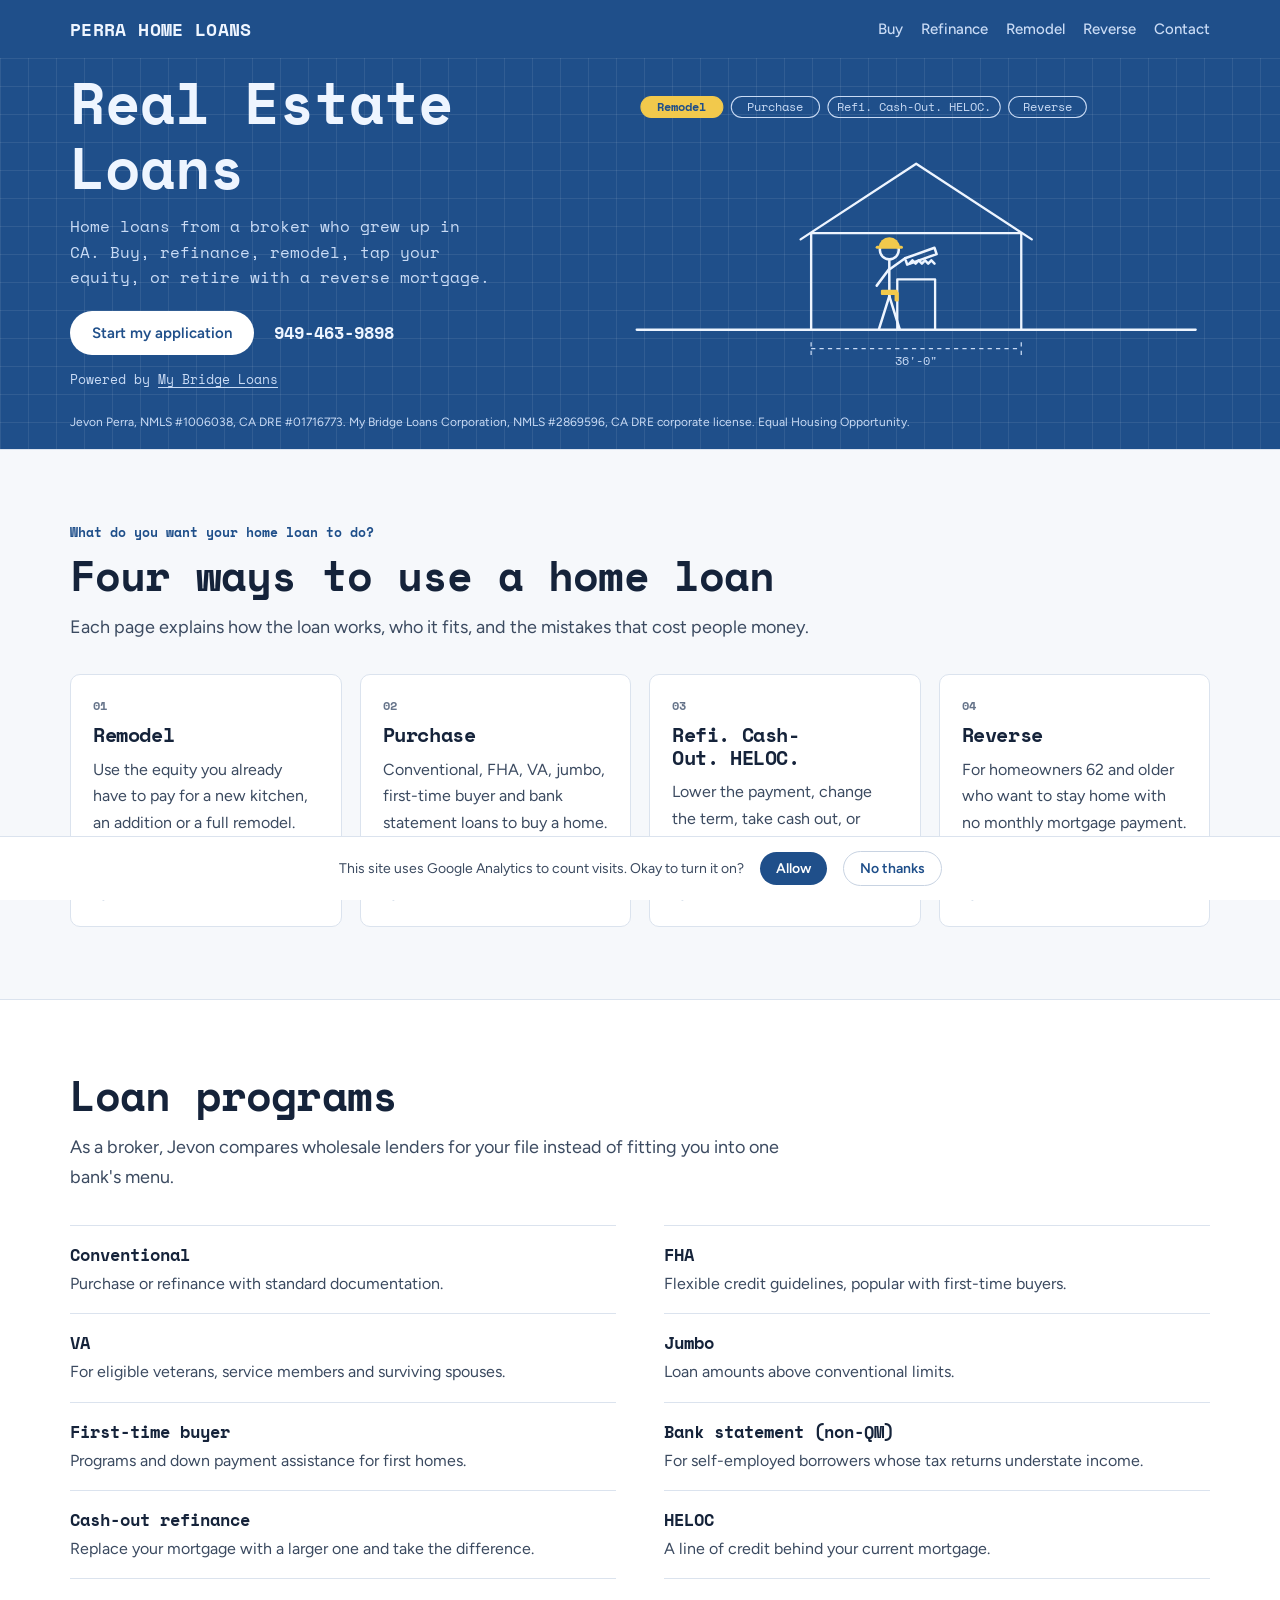
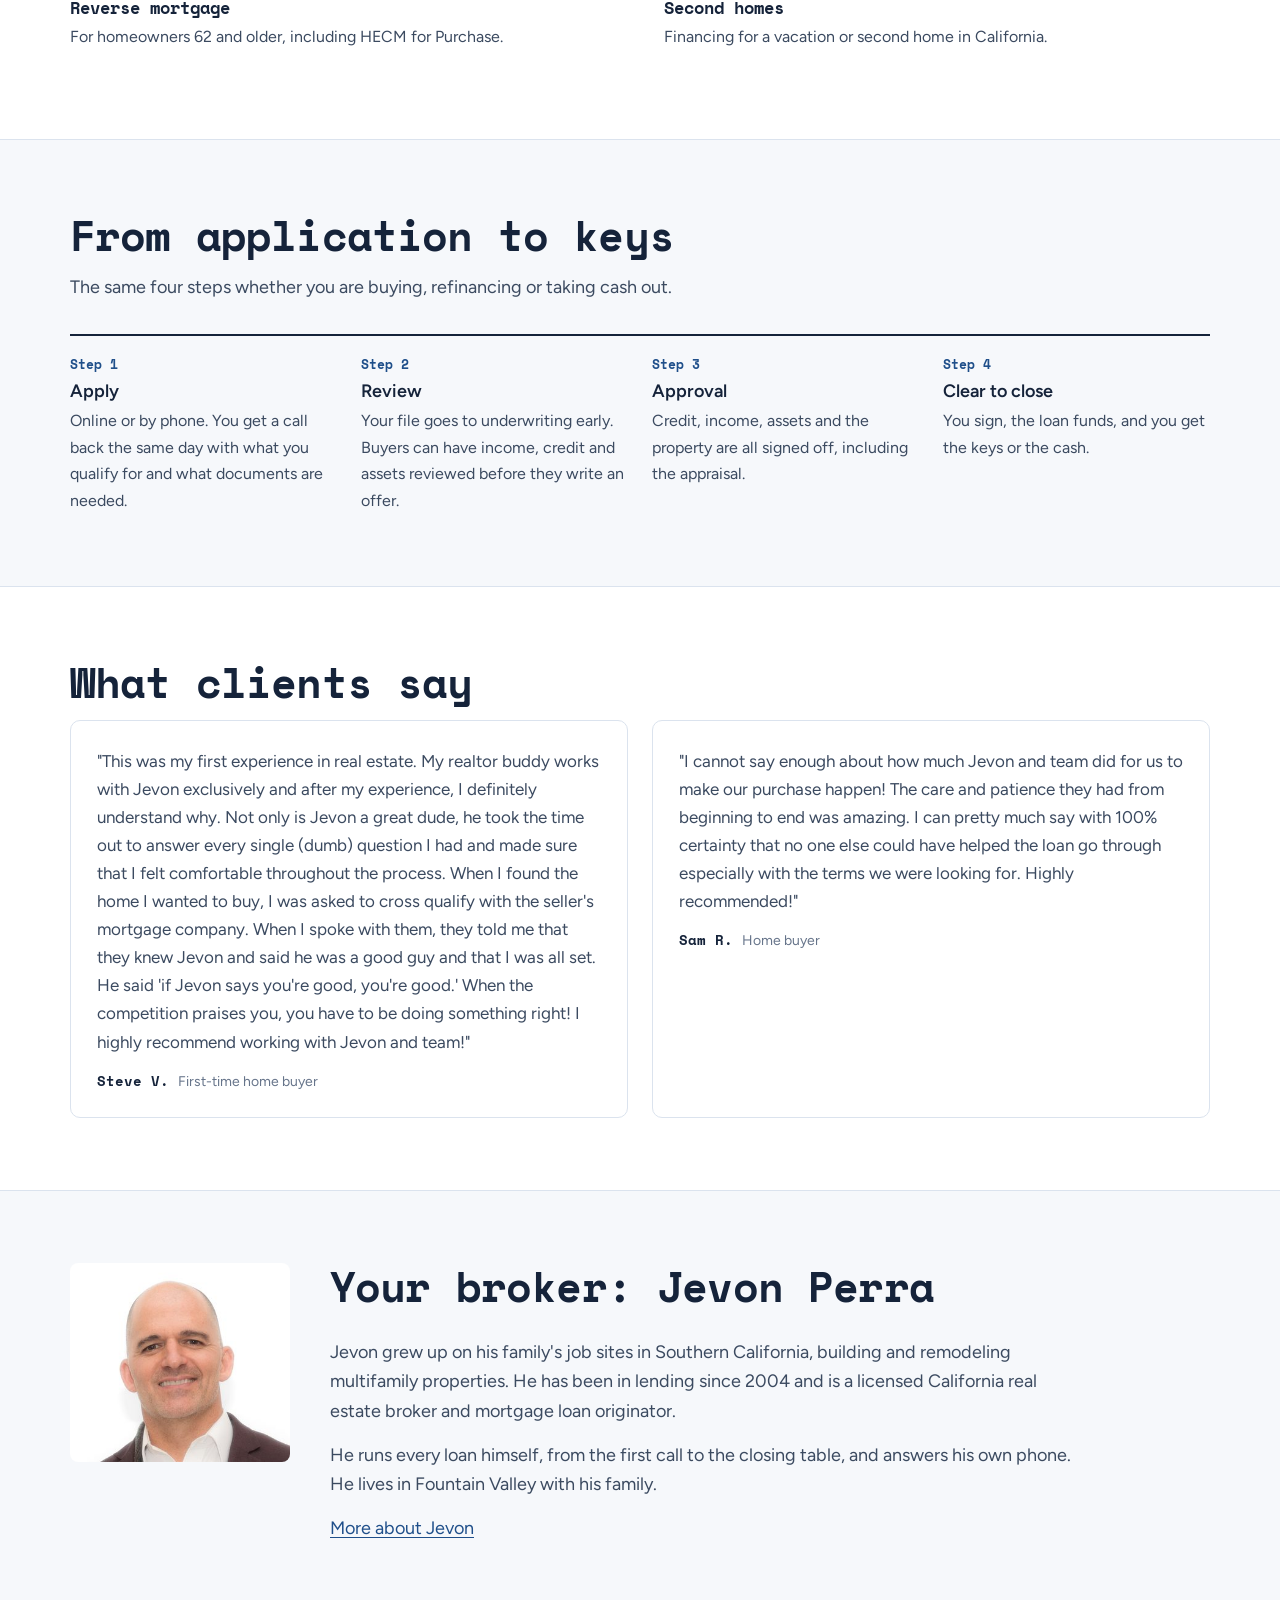
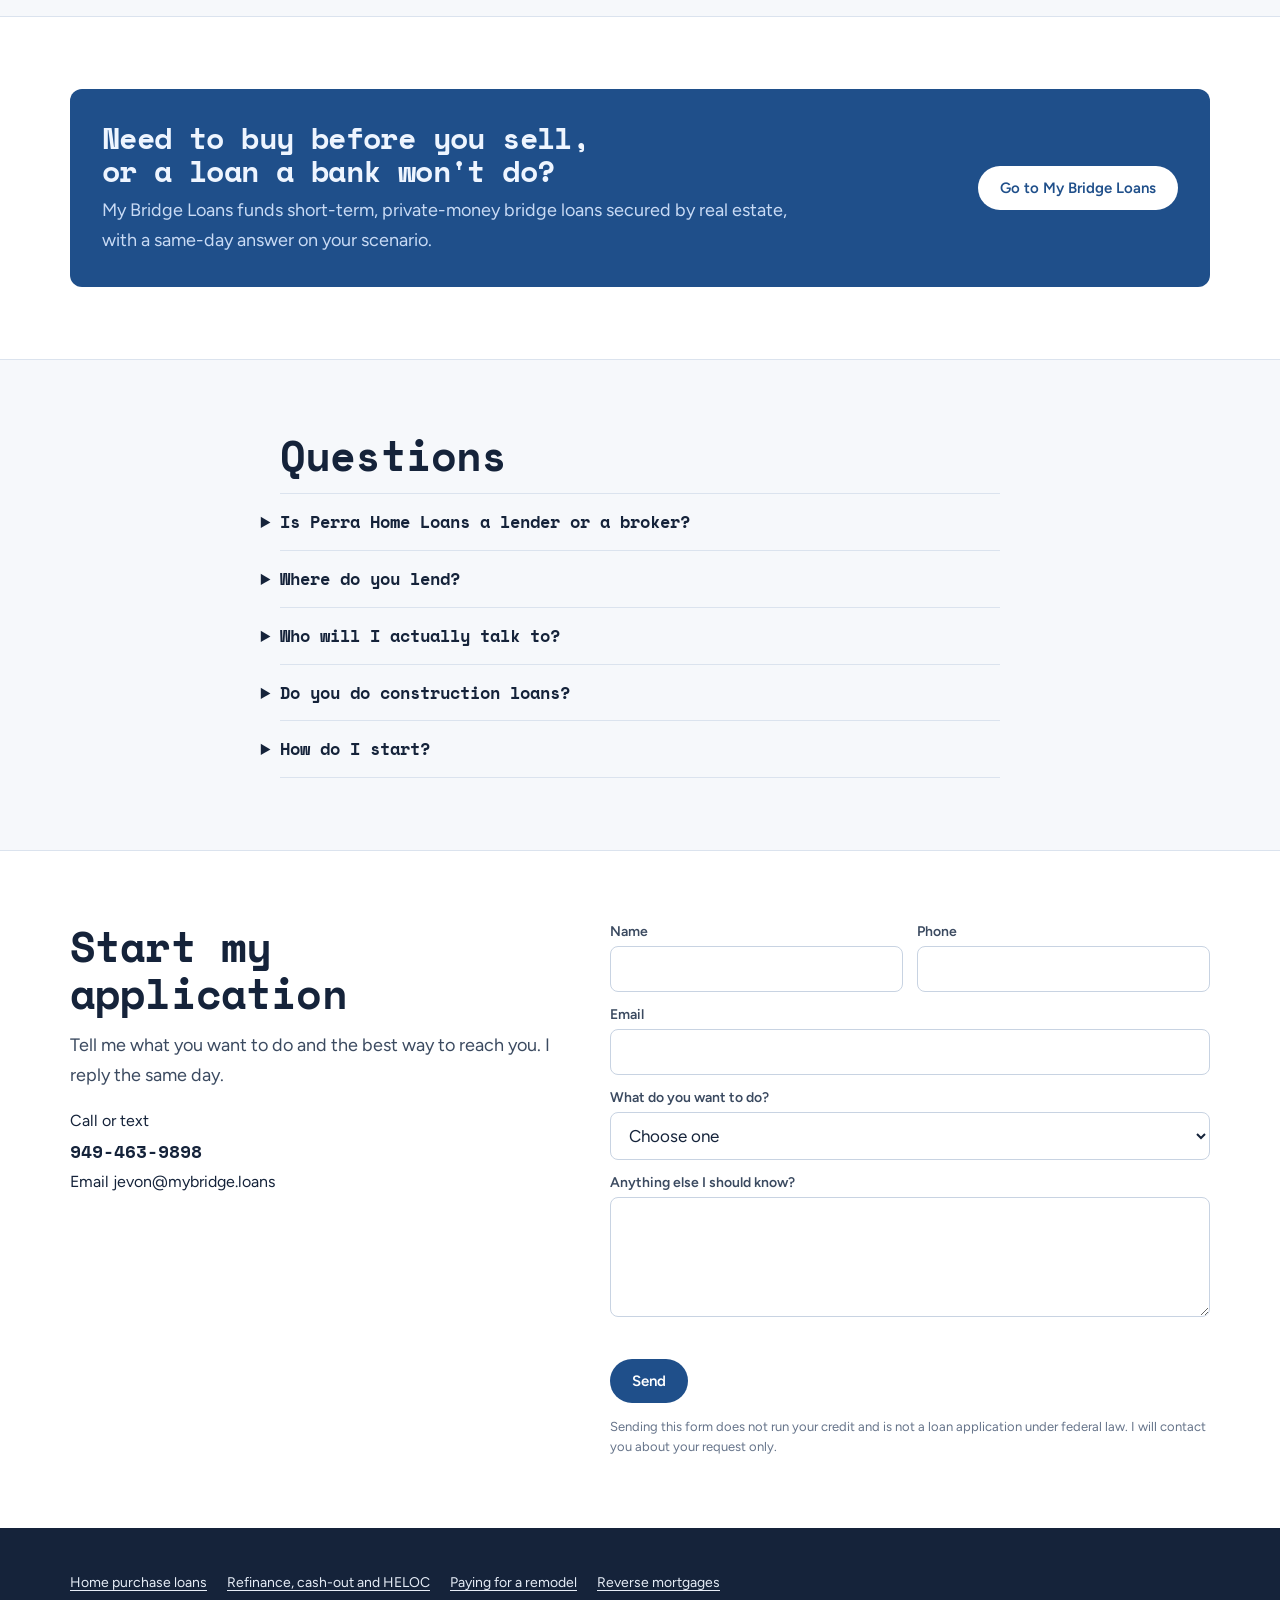
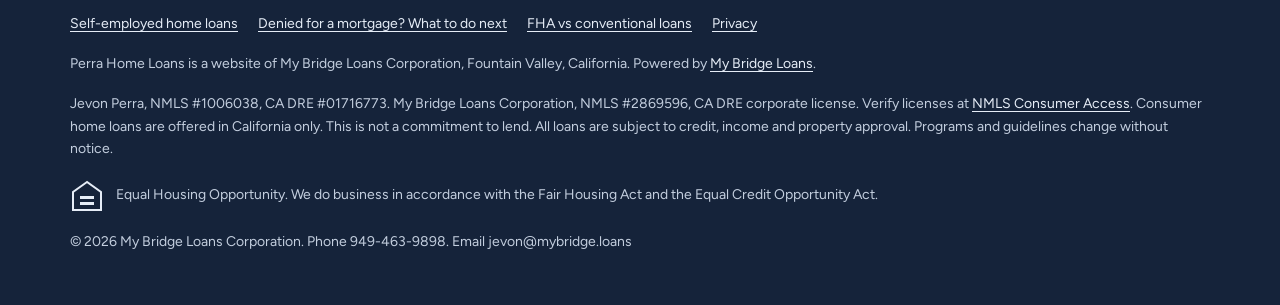
==== index.html @ ae601ad7 "Build Perra Home Loans static site Animated blueprint hero with four loan scenes linking to detail p" ====
<!doctype html>
<html lang="en">
<head>
<meta charset="utf-8">
<meta name="viewport" content="width=device-width,initial-scale=1,viewport-fit=cover">
<title>Perra Home Loans | California Mortgage Broker in Fountain Valley</title>
<meta name="description" content="Purchase, refinance, cash-out, HELOC, remodel and reverse mortgage loans in California from licensed broker Jevon Perra. Powered by My Bridge Loans.">

<link rel="canonical" href="https://perraloans.com/">
<link rel="icon" href="/favicon.ico" sizes="any">
<link rel="icon" href="/favicon-32.png" type="image/png" sizes="32x32">
<link rel="apple-touch-icon" href="/apple-touch-icon.png">
<meta name="theme-color" content="#1f4f8a">
<meta property="og:type" content="website">
<meta property="og:site_name" content="Perra Home Loans">
<meta property="og:title" content="Perra Home Loans | California Mortgage Broker in Fountain Valley">
<meta property="og:description" content="Purchase, refinance, cash-out, HELOC, remodel and reverse mortgage loans in California from licensed broker Jevon Perra. Powered by My Bridge Loans.">
<meta property="og:url" content="https://perraloans.com/">
<meta property="og:image" content="https://perraloans.com/og.jpg">
<meta name="twitter:card" content="summary_large_image">
<link rel="preconnect" href="https://fonts.googleapis.com">
<link rel="preconnect" href="https://fonts.gstatic.com" crossorigin>
<link href="https://fonts.googleapis.com/css2?family=Space+Mono:wght@400;700&family=Figtree:wght@400;500;600&display=swap" rel="stylesheet">
<link rel="stylesheet" href="/styles.css">
<script>
  window.dataLayer = window.dataLayer || [];
  function gtag(){dataLayer.push(arguments);}
  gtag('consent','default',{analytics_storage:'denied',ad_storage:'denied',ad_user_data:'denied',ad_personalization:'denied'});
  gtag('js', new Date());
  gtag('config', 'G-R00K8G8HHX', {anonymize_ip:true});
</script>
<script async src="https://www.googletagmanager.com/gtag/js?id=G-R00K8G8HHX"></script>
<script type="application/ld+json">{"@context": "https://schema.org", "@graph": [{"@type": ["FinancialService", "LocalBusiness"], "@id": "https://perraloans.com/#org", "name": "Perra Home Loans", "url": "https://perraloans.com/", "parentOrganization": {"@type": "Organization", "name": "My Bridge Loans Corporation", "url": "https://mybridge.loans"}, "telephone": "+1-949-463-9898", "email": "jevon@mybridge.loans", "image": "https://perraloans.com/og.jpg", "address": {"@type": "PostalAddress", "addressLocality": "Fountain Valley", "addressRegion": "CA", "addressCountry": "US"}, "areaServed": {"@type": "State", "name": "California"}, "founder": {"@id": "https://perraloans.com/#jevon"}, "identifier": [{"@type": "PropertyValue", "propertyID": "NMLS", "value": "2869596"}], "knowsAbout": ["home purchase loans", "conventional loans", "FHA loans", "VA loans", "jumbo loans", "first-time home buyer loans", "bank statement loans", "refinance", "cash-out refinance", "HELOC", "reverse mortgage", "HECM"], "sameAs": ["https://mybridge.loans"]}, {"@type": "Person", "@id": "https://perraloans.com/#jevon", "name": "Jevon Perra", "jobTitle": "Mortgage broker", "image": "https://perraloans.com/img/jevon-headshot-720.jpg", "url": "https://jevonperra.com/", "worksFor": {"@id": "https://perraloans.com/#org"}, "identifier": [{"@type": "PropertyValue", "propertyID": "NMLS", "value": "1006038"}, {"@type": "PropertyValue", "propertyID": "CA DRE", "value": "01716773"}], "sameAs": ["https://jevonperra.com/", "https://mybridge.loans/about.html", "https://www.linkedin.com/in/jevonperra/", "https://www.youtube.com/@jevonperra"]}, {"@type": "WebSite", "@id": "https://perraloans.com/#site", "url": "https://perraloans.com/", "name": "Perra Home Loans", "publisher": {"@id": "https://perraloans.com/#org"}}, {"@type": "FAQPage", "@id": "https://perraloans.com/#faq", "mainEntity": [{"@type": "Question", "name": "Is Perra Home Loans a lender or a broker?", "acceptedAnswer": {"@type": "Answer", "text": "A mortgage broker. Jevon Perra shops your loan to wholesale lenders and picks the one that fits your situation, then runs the file himself from application to closing. Perra Home Loans is a website of My Bridge Loans Corporation."}}, {"@type": "Question", "name": "Where do you lend?", "acceptedAnswer": {"@type": "Answer", "text": "Consumer home loans, including purchase, refinance, HELOC and reverse mortgages, are offered in California only. Jevon is based in Fountain Valley in Orange County."}}, {"@type": "Question", "name": "Who will I actually talk to?", "acceptedAnswer": {"@type": "Answer", "text": "Jevon Perra, the licensed broker. There is no call center and no handoff to a processor you never meet."}}, {"@type": "Question", "name": "Do you do construction loans?", "acceptedAnswer": {"@type": "Answer", "text": "No. For a remodel, most homeowners use a HELOC or a cash-out refinance. Investors who need short-term financing on a property can look at bridge loans from My Bridge Loans."}}, {"@type": "Question", "name": "How do I start?", "acceptedAnswer": {"@type": "Answer", "text": "Call 949-463-9898 or send the form on this page. One conversation is enough to tell you which loan fits and what documents you will need."}}]}]}</script>
</head>
<body>
<header class="bar"><div class="wrap"><a class="brand" href="/">PERRA HOME LOANS</a><nav aria-label="Main"><a href="/home-purchase-loans.html">Buy</a><a href="/refinance-cash-out-heloc.html">Refinance</a><a href="/remodel-financing.html">Remodel</a><a href="/reverse-mortgage.html">Reverse</a><a href="/#contact">Contact</a></nav></div></header>
<main>
<section class="hero" aria-labelledby="h1">
  <div class="wrap">
    <div class="grid">
      <div>
        <h1 id="h1">Real Estate Loans</h1>
        <p class="lede">Home loans from a broker who grew up in CA. Buy, refinance, remodel, tap your equity, or retire with a reverse mortgage.</p>
        <div class="cta"><a class="btn" href="#contact">Start my application</a><span class="phone">949-463-9898</span></div>
        <p class="powered">Powered by <a href="https://mybridge.loans">My Bridge Loans</a></p>
      </div>
      <svg id="scene" viewBox="0 30 560 272" role="img" aria-label="Stick figure scenes: a builder remodels a house, a young couple buys it, the family takes cash out with a HELOC, and an older couple stays home with a reverse mortgage">
        <g id="steps"><a href="/remodel-financing.html"><g class="step"><rect x="18" y="40" width="78" height="20" rx="10"/><text x="57" y="54" text-anchor="middle">Remodel</text></g></a><a href="/home-purchase-loans.html"><g class="step"><rect x="104" y="40" width="84" height="20" rx="10"/><text x="146" y="54" text-anchor="middle">Purchase</text></g></a><a href="/refinance-cash-out-heloc.html"><g class="step"><rect x="196" y="40" width="164" height="20" rx="10"/><text x="278" y="54" text-anchor="middle">Refi. Cash-Out. HELOC.</text></g></a><a href="/reverse-mortgage.html"><g class="step"><rect x="368" y="40" width="74" height="20" rx="10"/><text x="405" y="54" text-anchor="middle">Reverse</text></g></a></g>
        <path class="ln" d="M14 262H546"/>
        <path class="dim" d="M180 280H380M180 274v12M380 274v12"/>
        <text x="280" y="296" fill="#c9dbf5" font-family="Space Mono, monospace" font-size="11" text-anchor="middle">36'-0"</text>
        <g id="house" transform="translate(30 0)"></g>
        <g id="props"></g>
        <g id="cast"></g>
      </svg>
    </div>
    <div class="hero-legal">Jevon Perra, NMLS #1006038, CA DRE #01716773. My Bridge Loans Corporation, NMLS #2869596, CA DRE corporate license. Equal Housing Opportunity.</div>
  </div>
</section>

<section class="block" aria-labelledby="loans-h">
  <div class="wrap">
    <div class="kicker">What do you want your home loan to do?</div>
    <h2 class="sec-h" id="loans-h">Four ways to use a home loan</h2>
    <p class="sec-p">Each page explains how the loan works, who it fits, and the mistakes that cost people money.</p>
    <div class="loans"><a class="loan" href="/remodel-financing.html"><span class="num">01</span><h3>Remodel</h3><p>Use the equity you already have to pay for a new kitchen, an addition or a full remodel.</p><span>How it works and what to watch for</span></a><a class="loan" href="/home-purchase-loans.html"><span class="num">02</span><h3>Purchase</h3><p>Conventional, FHA, VA, jumbo, first-time buyer and bank statement loans to buy a home.</p><span>How it works and what to watch for</span></a><a class="loan" href="/refinance-cash-out-heloc.html"><span class="num">03</span><h3>Refi. Cash-Out. HELOC.</h3><p>Lower the payment, change the term, take cash out, or open a line of credit.</p><span>How it works and what to watch for</span></a><a class="loan" href="/reverse-mortgage.html"><span class="num">04</span><h3>Reverse</h3><p>For homeowners 62 and older who want to stay home with no monthly mortgage payment.</p><span>How it works and what to watch for</span></a></div>
  </div>
</section>

<section class="block white" aria-labelledby="prog-h">
  <div class="wrap">
    <h2 class="sec-h" id="prog-h">Loan programs</h2>
    <p class="sec-p">As a broker, Jevon compares wholesale lenders for your file instead of fitting you into one bank's menu.</p>
    <div class="programs"><div class="prog"><b>Conventional</b><span>Purchase or refinance with standard documentation.</span></div><div class="prog"><b>FHA</b><span>Flexible credit guidelines, popular with first-time buyers.</span></div><div class="prog"><b>VA</b><span>For eligible veterans, service members and surviving spouses.</span></div><div class="prog"><b>Jumbo</b><span>Loan amounts above conventional limits.</span></div><div class="prog"><b>First-time buyer</b><span>Programs and down payment assistance for first homes.</span></div><div class="prog"><b>Bank statement (non-QM)</b><span>For self-employed borrowers whose tax returns understate income.</span></div><div class="prog"><b>Cash-out refinance</b><span>Replace your mortgage with a larger one and take the difference.</span></div><div class="prog"><b>HELOC</b><span>A line of credit behind your current mortgage.</span></div><div class="prog"><b>Reverse mortgage</b><span>For homeowners 62 and older, including HECM for Purchase.</span></div><div class="prog"><b>Second homes</b><span>Financing for a vacation or second home in California.</span></div></div>
  </div>
</section>

<section class="block" aria-labelledby="how-h">
  <div class="wrap">
    <h2 class="sec-h" id="how-h">From application to keys</h2>
    <p class="sec-p">The same four steps whether you are buying, refinancing or taking cash out.</p>
    <div class="steps">
      <div><span class="n">Step 1</span><b>Apply</b><p>Online or by phone. You get a call back the same day with what you qualify for and what documents are needed.</p></div>
      <div><span class="n">Step 2</span><b>Review</b><p>Your file goes to underwriting early. Buyers can have income, credit and assets reviewed before they write an offer.</p></div>
      <div><span class="n">Step 3</span><b>Approval</b><p>Credit, income, assets and the property are all signed off, including the appraisal.</p></div>
      <div><span class="n">Step 4</span><b>Clear to close</b><p>You sign, the loan funds, and you get the keys or the cash.</p></div>
    </div>
  </div>
</section>

<section class="block white" aria-labelledby="rev-h">
  <div class="wrap">
    <h2 class="sec-h" id="rev-h">What clients say</h2>
    <div class="reviews">
      <figure class="review" style="margin:0"><blockquote>"This was my first experience in real estate. My realtor buddy works with Jevon exclusively and after my experience, I definitely understand why. Not only is Jevon a great dude, he took the time out to answer every single (dumb) question I had and made sure that I felt comfortable throughout the process. When I found the home I wanted to buy, I was asked to cross qualify with the seller's mortgage company. When I spoke with them, they told me that they knew Jevon and said he was a good guy and that I was all set. He said 'if Jevon says you're good, you're good.' When the competition praises you, you have to be doing something right! I highly recommend working with Jevon and team!"</blockquote><cite>Steve V. <span>First-time home buyer</span></cite></figure>
      <figure class="review" style="margin:0"><blockquote>"I cannot say enough about how much Jevon and team did for us to make our purchase happen! The care and patience they had from beginning to end was amazing. I can pretty much say with 100% certainty that no one else could have helped the loan go through especially with the terms we were looking for. Highly recommended!"</blockquote><cite>Sam R. <span>Home buyer</span></cite></figure>
    </div>
  </div>
</section>

<section class="block" aria-labelledby="about-h">
  <div class="wrap about">
    <img src="/img/jevon-headshot-360.jpg" srcset="/img/jevon-headshot-360.jpg 360w, /img/jevon-headshot-720.jpg 720w" sizes="220px" width="360" height="327" alt="Jevon Perra, mortgage broker" loading="lazy">
    <div class="copy">
      <h2 class="sec-h" id="about-h" style="color:var(--ink)">Your broker: Jevon Perra</h2>
      <p>Jevon grew up on his family's job sites in Southern California, building and remodeling multifamily properties. He has been in lending since 2004 and is a licensed California real estate broker and mortgage loan originator.</p>
      <p>He runs every loan himself, from the first call to the closing table, and answers his own phone. He lives in Fountain Valley with his family.</p>
      <p><a href="https://jevonperra.com/">More about Jevon</a></p>
    </div>
  </div>
</section>

<section class="block white" aria-labelledby="bridge-h">
  <div class="wrap">
    <div class="bridge">
      <div><h2 id="bridge-h">Need to buy before you sell, or a loan a bank won't do?</h2><p>My Bridge Loans funds short-term, private-money bridge loans secured by real estate, with a same-day answer on your scenario.</p></div>
      <a class="btn" href="https://mybridge.loans">Go to My Bridge Loans</a>
    </div>
  </div>
</section>

<section class="block" aria-labelledby="faq-h">
  <div class="wrap narrow">
    <h2 class="sec-h" id="faq-h">Questions</h2>
    <div class="faq"><details><summary>Is Perra Home Loans a lender or a broker?</summary><p>A mortgage broker. Jevon Perra shops your loan to wholesale lenders and picks the one that fits your situation, then runs the file himself from application to closing. Perra Home Loans is a website of My Bridge Loans Corporation.</p></details><details><summary>Where do you lend?</summary><p>Consumer home loans, including purchase, refinance, HELOC and reverse mortgages, are offered in California only. Jevon is based in Fountain Valley in Orange County.</p></details><details><summary>Who will I actually talk to?</summary><p>Jevon Perra, the licensed broker. There is no call center and no handoff to a processor you never meet.</p></details><details><summary>Do you do construction loans?</summary><p>No. For a remodel, most homeowners use a HELOC or a cash-out refinance. Investors who need short-term financing on a property can look at bridge loans from My Bridge Loans.</p></details><details><summary>How do I start?</summary><p>Call 949-463-9898 or send the form on this page. One conversation is enough to tell you which loan fits and what documents you will need.</p></details></div>
  </div>
</section>

<section class="block white" id="contact" aria-labelledby="contact-h">
  <div class="wrap contact">
    <div class="copy">
      <h2 class="sec-h" id="contact-h">Start my application</h2>
      <p>Tell me what you want to do and the best way to reach you. I reply the same day.</p>
      <div class="direct"><span>Call or text</span><b>949-463-9898</b><span data-email></span></div>
    </div>
    <form id="lead-form" novalidate>
      <div class="row2">
        <label for="f-name">Name<input id="f-name" name="name" autocomplete="name" required></label>
        <label for="f-phone">Phone<input id="f-phone" name="phone" type="tel" autocomplete="tel"></label>
      </div>
      <label for="f-email">Email<input id="f-email" name="email" type="email" autocomplete="email" required></label>
      <label for="f-goal">What do you want to do?<select id="f-goal" name="goal">
        <option value="">Choose one</option><option>Buy a home</option><option>Refinance</option><option>Cash out or HELOC</option><option>Pay for a remodel</option><option>Reverse mortgage</option><option>Not sure yet</option></select></label>
      <label for="f-msg">Anything else I should know?<textarea id="f-msg" name="message"></textarea></label>
      <div class="hp" aria-hidden="true"><label for="f-bot">Leave this empty<input id="f-bot" name="botcheck" tabindex="-1" autocomplete="off"></label></div>
      <p class="form-error" id="form-error" role="alert"></p>
      <div><button class="btn dark" type="submit">Send</button></div>
      <p class="fine">Sending this form does not run your credit and is not a loan application under federal law. I will contact you about your request only.</p>
    </form>
  </div>
</section>
</main>
<script src="/hero.js" defer></script>
<footer class="foot"><div class="wrap">
  <nav aria-label="Loans"><a href="/home-purchase-loans.html">Home purchase loans</a><a href="/refinance-cash-out-heloc.html">Refinance, cash-out and HELOC</a><a href="/remodel-financing.html">Paying for a remodel</a><a href="/reverse-mortgage.html">Reverse mortgages</a></nav>
  <nav aria-label="Guides"><a href="/self-employed-home-loans.html">Self-employed home loans</a><a href="/mortgage-denied-what-next.html">Denied for a mortgage? What to do next</a><a href="/fha-vs-conventional.html">FHA vs conventional loans</a><a href="/privacy.html">Privacy</a></nav>
  <p>Perra Home Loans is a website of My Bridge Loans Corporation, Fountain Valley, California. Powered by <a href="https://mybridge.loans">My Bridge Loans</a>.</p>
  <p>Jevon Perra, NMLS #1006038, CA DRE #01716773. My Bridge Loans Corporation, NMLS #2869596, CA DRE corporate license. Verify licenses at <a href="https://www.nmlsconsumeraccess.org/">NMLS Consumer Access</a>. Consumer home loans are offered in California only. This is not a commitment to lend. All loans are subject to credit, income and property approval. Programs and guidelines change without notice.</p>
  <div class="eho"><svg width="34" height="34" viewBox="0 0 34 34" aria-hidden="true"><path d="M17 3L3 13v18h28V13z" fill="none" stroke="#e6edf7" stroke-width="2"/><rect x="10" y="17" width="14" height="3" fill="#e6edf7"/><rect x="10" y="23" width="14" height="3" fill="#e6edf7"/></svg><span>Equal Housing Opportunity. We do business in accordance with the Fair Housing Act and the Equal Credit Opportunity Act.</span></div>
  <p>&copy; 2026 My Bridge Loans Corporation. Phone 949-463-9898. <span data-email></span></p>
</div></footer>
<div class="consent" id="consent" hidden>
  <span>This site uses Google Analytics to count visits. Okay to turn it on?</span>
  <button class="btn dark" type="button" id="consent-yes">Allow</button>
  <button class="btn" type="button" id="consent-no" style="border:1.5px solid #c8d3e2">No thanks</button>
</div>
<script src="/main.js" defer></script>
</body>
</html>
---- styles.css ----
/* Perra Home Loans. Blueprint: drafting-paper blue hero with white line drawing, then light paper pages with
   blueprint-ink headings. Space Mono for headings and labels, Figtree for reading. */
:root{
  --blue:#1f4f8a; --blue-deep:#173d6c; --grid:rgba(255,255,255,.08);
  --line:#eef5ff; --soft:#c9dbf5; --hat:#f2c94c; --sold:#e8564a;
  --paper:#f6f8fb; --white:#ffffff; --ink:#15233a; --ink-2:#3b4a60; --muted:#66748a; --rule:#dbe3ee;
  --mono:"Space Mono", ui-monospace, Menlo, Consolas, monospace;
  --ui:"Figtree", system-ui, -apple-system, "Segoe UI", sans-serif;
  color-scheme:light;
}
*{box-sizing:border-box}
html{-webkit-text-size-adjust:100%;scroll-behavior:smooth}
@media (prefers-reduced-motion:reduce){html{scroll-behavior:auto}}
body{margin:0;background:var(--paper);color:var(--ink);font:400 18px/1.65 var(--ui)}
img{max-width:100%;height:auto;display:block}
a{color:var(--blue);text-underline-offset:3px}
:focus-visible{outline:2px solid var(--hat);outline-offset:3px}
h1,h2,h3{font-family:var(--mono);font-weight:700;letter-spacing:-.02em;line-height:1.12;text-wrap:balance;margin:0}
p{margin:0}
.wrap{max-width:1180px;margin:0 auto;padding-left:max(20px,env(safe-area-inset-left,0px));padding-right:max(20px,env(safe-area-inset-right,0px))}
.narrow{max-width:760px}

/* header */
.bar{background:var(--blue);color:var(--line)}
.bar .wrap{display:flex;justify-content:space-between;align-items:center;gap:10px 20px;flex-wrap:wrap;padding-block:16px}
.brand{font:700 18px var(--mono);letter-spacing:.02em;color:var(--line);text-decoration:none;white-space:nowrap}
.bar nav{display:flex;gap:4px 18px;flex-wrap:wrap;font:500 15px var(--ui)}
.bar nav a{color:var(--soft);text-decoration:none;padding:4px 0}
.bar nav a:hover,.bar nav a[aria-current]{color:#fff}

/* hero */
.hero{background:var(--blue);background-image:linear-gradient(var(--grid) 1px,transparent 1px),linear-gradient(90deg,var(--grid) 1px,transparent 1px);background-size:28px 28px;color:var(--line)}
.hero .grid{display:grid;grid-template-columns:minmax(0,1fr) minmax(0,1.15fr);gap:16px 40px;align-items:center;padding-block:12px 24px}
.hero h1{font-size:clamp(32px,4.6vw,58px);margin-bottom:14px}
.lede{font:400 16px/1.6 var(--mono);color:var(--soft);max-width:42ch;margin-bottom:20px}
.cta{display:flex;flex-wrap:wrap;gap:12px 20px;align-items:center}
.btn{display:inline-block;background:#fff;color:var(--blue);text-decoration:none;padding:13px 22px;border-radius:999px;font:600 15px var(--ui);border:0;cursor:pointer}
.btn:hover{background:var(--hat)}
.btn.dark{background:var(--blue);color:#fff}
.btn.dark:hover{background:var(--blue-deep)}
.phone{font:700 17px var(--mono);color:var(--line)}
.powered{margin-top:14px;font:400 13px var(--mono);color:var(--soft)}
.powered a{color:var(--soft)}
.hero-legal{font:400 12px/1.5 var(--ui);color:var(--soft);padding-bottom:18px}
#scene{width:100%;height:auto;display:block;max-width:100%}
#scene .ln{stroke:var(--line);stroke-width:2.2;fill:none;stroke-linecap:round;stroke-linejoin:round}
#scene .dim{stroke:var(--soft);stroke-width:1.2;fill:none;stroke-dasharray:4 4}
#scene .fig{stroke:var(--line);stroke-width:2.4;fill:none;stroke-linecap:round;stroke-linejoin:round}
#scene .fill{fill:var(--line);stroke:none}
#scene .hat{fill:var(--hat);stroke:none}
#scene .actor{transition:opacity .35s}
#scene .tag{font:700 9px var(--mono);fill:var(--blue)}
#scene .step rect{fill:none;stroke:var(--soft);stroke-width:1;transition:fill .25s,stroke .25s}
#scene .step text{fill:var(--soft);font:400 11px var(--mono);transition:fill .25s}
#scene .step.on rect,#scene a:hover .step rect,#scene a:focus .step rect{fill:var(--hat);stroke:var(--hat)}
#scene .step.on text,#scene a:hover .step text,#scene a:focus .step text{fill:var(--blue);font-weight:700}

/* sections */
section.block{padding-block:72px;border-top:1px solid var(--rule)}
section.block.white{background:var(--white)}
.kicker{font:700 13px var(--mono);color:var(--blue);margin-bottom:10px}
.sec-h{font-size:clamp(28px,3.6vw,42px);margin-bottom:14px}
.sec-p{color:var(--ink-2);max-width:62ch;margin-bottom:32px}

/* loan cards */
.loans{display:grid;grid-template-columns:repeat(4,minmax(0,1fr));gap:18px}
.loan{display:grid;grid-template-rows:auto auto 1fr auto;gap:10px;background:var(--white);border:1.5px solid var(--rule);border-radius:10px;padding:22px;text-decoration:none;color:var(--ink);min-width:0}
.loan:hover{border-color:var(--blue)}
.loan .num{font:700 12px var(--mono);color:var(--muted)}
.loan h3{font-size:20px}
.loan p{font-size:16px;color:var(--ink-2)}
.loan span{font:600 15px var(--ui);color:var(--blue)}

/* programs list */
.programs{display:grid;grid-template-columns:repeat(2,minmax(0,1fr));gap:0 48px}
.prog{display:grid;grid-template-columns:minmax(0,1fr);gap:4px;padding-block:16px;border-top:1px solid var(--rule)}
.prog b{font:700 17px var(--mono)}
.prog span{color:var(--ink-2);font-size:16px}

/* steps */
.steps{display:grid;grid-template-columns:repeat(4,minmax(0,1fr));gap:24px;border-top:2px solid var(--ink);padding-top:18px}
.steps div{display:grid;gap:6px;align-content:start}
.steps .n{font:700 13px var(--mono);color:var(--blue)}
.steps b{font:600 18px var(--ui)}
.steps p{font-size:16px;color:var(--ink-2)}

/* reviews */
.reviews{display:grid;grid-template-columns:repeat(2,minmax(0,1fr));gap:24px}
.review{background:var(--white);border:1.5px solid var(--rule);border-radius:10px;padding:26px;display:grid;gap:14px;align-content:start}
.review blockquote{margin:0;font-size:17px;color:var(--ink-2)}
.review cite{font:700 14px var(--mono);font-style:normal}
.review cite span{font:400 14px var(--ui);color:var(--muted)}

/* about */
.about{display:grid;grid-template-columns:220px minmax(0,1fr);gap:40px;align-items:start}
.about img{border-radius:8px}
.about .copy{display:grid;gap:14px;max-width:62ch;color:var(--ink-2)}

/* bridge */
.bridge{background:var(--blue);color:var(--line);border-radius:12px;padding:32px;display:grid;grid-template-columns:minmax(0,1fr) auto;gap:20px 32px;align-items:center}
.bridge h2{font-size:clamp(22px,2.6vw,30px);margin-bottom:8px}
.bridge p{color:var(--soft);max-width:60ch}

/* faq */
.faq details{border-top:1px solid var(--rule);padding-block:16px}
.faq details:last-child{border-bottom:1px solid var(--rule)}
.faq summary{cursor:pointer;font:700 17px/1.4 var(--mono);list-style-position:outside}
.faq details p{margin-top:10px;color:var(--ink-2);max-width:68ch}

/* contact */
.contact{display:grid;grid-template-columns:minmax(0,1fr) minmax(0,1.2fr);gap:40px;align-items:start}
.contact .copy p{color:var(--ink-2);margin-top:12px;max-width:42ch}
.contact .direct{margin-top:20px;display:grid;gap:8px;font:400 16px var(--ui)}
.contact .direct b{font:700 18px var(--mono)}
form{display:grid;gap:14px}
.row2{display:grid;grid-template-columns:1fr 1fr;gap:14px}
label{display:grid;gap:6px;font:600 14px var(--ui);color:var(--ink-2)}
input,select,textarea{font:400 17px var(--ui);color:var(--ink);background:#fff;border:1.5px solid #c8d3e2;border-radius:8px;padding:12px 14px;width:100%}
textarea{min-height:120px;resize:vertical}
input:focus,select:focus,textarea:focus{outline:2px solid var(--blue);outline-offset:0;border-color:var(--blue)}
.hp{position:absolute;left:-9999px;width:1px;height:1px;overflow:hidden}
.form-error{font:500 14px var(--ui);color:#b42318;min-height:1em}
.fine{font:400 13px/1.5 var(--ui);color:var(--muted)}

/* article pages */
.page-hero{background:var(--blue);background-image:linear-gradient(var(--grid) 1px,transparent 1px),linear-gradient(90deg,var(--grid) 1px,transparent 1px);background-size:28px 28px;color:var(--line);padding-block:44px 48px}
.page-hero .crumb{font:400 13px var(--mono);color:var(--soft)}
.page-hero .crumb a{color:var(--soft)}
.page-hero h1{font-size:clamp(30px,4.4vw,52px);margin:14px 0 14px}
.page-hero p{font:400 17px/1.6 var(--ui);color:var(--soft);max-width:60ch}
.article{padding-block:48px 72px}
.article .body{display:grid;gap:18px}
.article h2{font-size:clamp(22px,2.6vw,28px);margin-top:26px}
.article h3{font-size:19px;margin-top:8px}
.article p,.article li{color:var(--ink-2)}
.article ul,.article ol{margin:0;padding-left:1.2em;display:grid;gap:8px}
.myth{background:var(--white);border:1.5px solid var(--rule);border-radius:10px;padding:20px 22px;display:grid;gap:8px}
.myth .m{font:700 16px var(--mono);color:var(--sold)}
.myth .f{color:var(--ink-2)}
.myth .f b{color:var(--ink)}
.table-wrap{overflow-x:auto;border:1.5px solid var(--rule);border-radius:10px;background:var(--white)}
table{border-collapse:collapse;width:100%;min-width:560px;font-size:16px}
th,td{text-align:left;padding:12px 14px;border-bottom:1px solid var(--rule);vertical-align:top}
th{font:700 14px var(--mono);color:var(--ink)}
tr:last-child td{border-bottom:0}
.callout{border-left:4px solid var(--hat);background:#fffaf0;padding:16px 18px;border-radius:0 8px 8px 0;color:var(--ink-2)}
.next{margin-top:36px;padding:24px;border-radius:12px;background:var(--blue);color:var(--line);display:grid;gap:12px}
.next p{color:var(--soft)}
.related{display:flex;flex-wrap:wrap;gap:8px 18px;font:600 15px var(--ui)}

/* footer */
.foot{background:var(--ink);color:#c3cede;padding-block:44px 52px;font:400 14px/1.6 var(--ui)}
.foot .wrap{display:grid;gap:18px}
.foot nav{display:flex;flex-wrap:wrap;gap:6px 20px}
.foot a{color:#e6edf7}
.foot .eho{display:flex;gap:12px;align-items:center}
.foot .eho svg{flex:none}

/* consent */
.consent{position:fixed;left:0;right:0;bottom:0;z-index:30;background:#fff;border-top:1px solid var(--rule);padding:14px max(20px,env(safe-area-inset-right,0px)) calc(14px + env(safe-area-inset-bottom,0px)) max(20px,env(safe-area-inset-left,0px));display:flex;flex-wrap:wrap;gap:10px 16px;align-items:center;justify-content:center;font:400 14px var(--ui);color:var(--ink-2)}
.consent[hidden]{display:none}
.consent .btn{padding:8px 16px;font-size:14px}

@media (max-width:900px){
  .hero .grid{grid-template-columns:1fr;gap:6px;padding-block:4px 14px}
  .loans{grid-template-columns:1fr 1fr}
  .steps{grid-template-columns:1fr 1fr}
  .contact,.about{grid-template-columns:1fr;gap:24px}
  .about img{max-width:180px}
  .bridge{grid-template-columns:1fr}
}
@media (max-width:600px){
  body{font-size:17px}
  .bar .wrap{flex-direction:column;align-items:flex-start;gap:4px;padding-block:12px}
  .bar nav{gap:2px 14px;font-size:14px}
  .loans,.programs,.reviews,.row2{grid-template-columns:1fr}
  section.block{padding-block:56px}
}
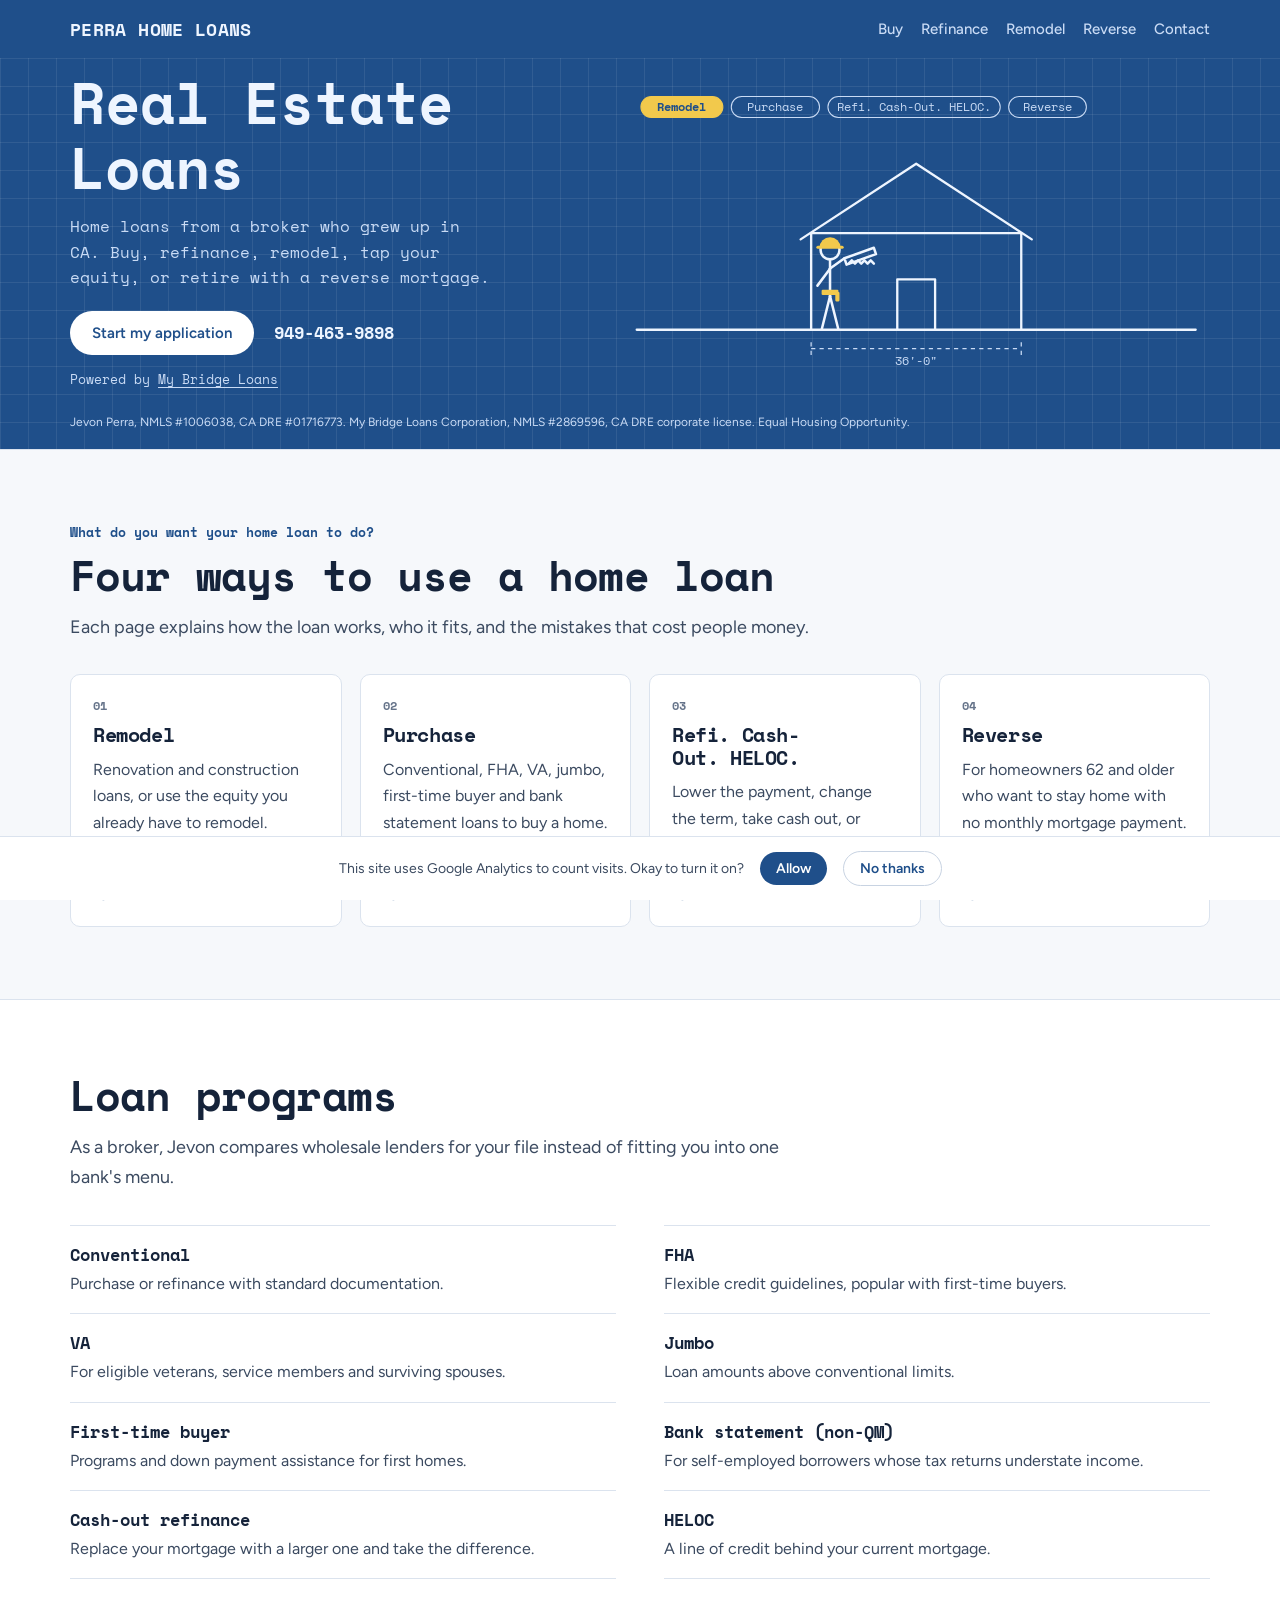
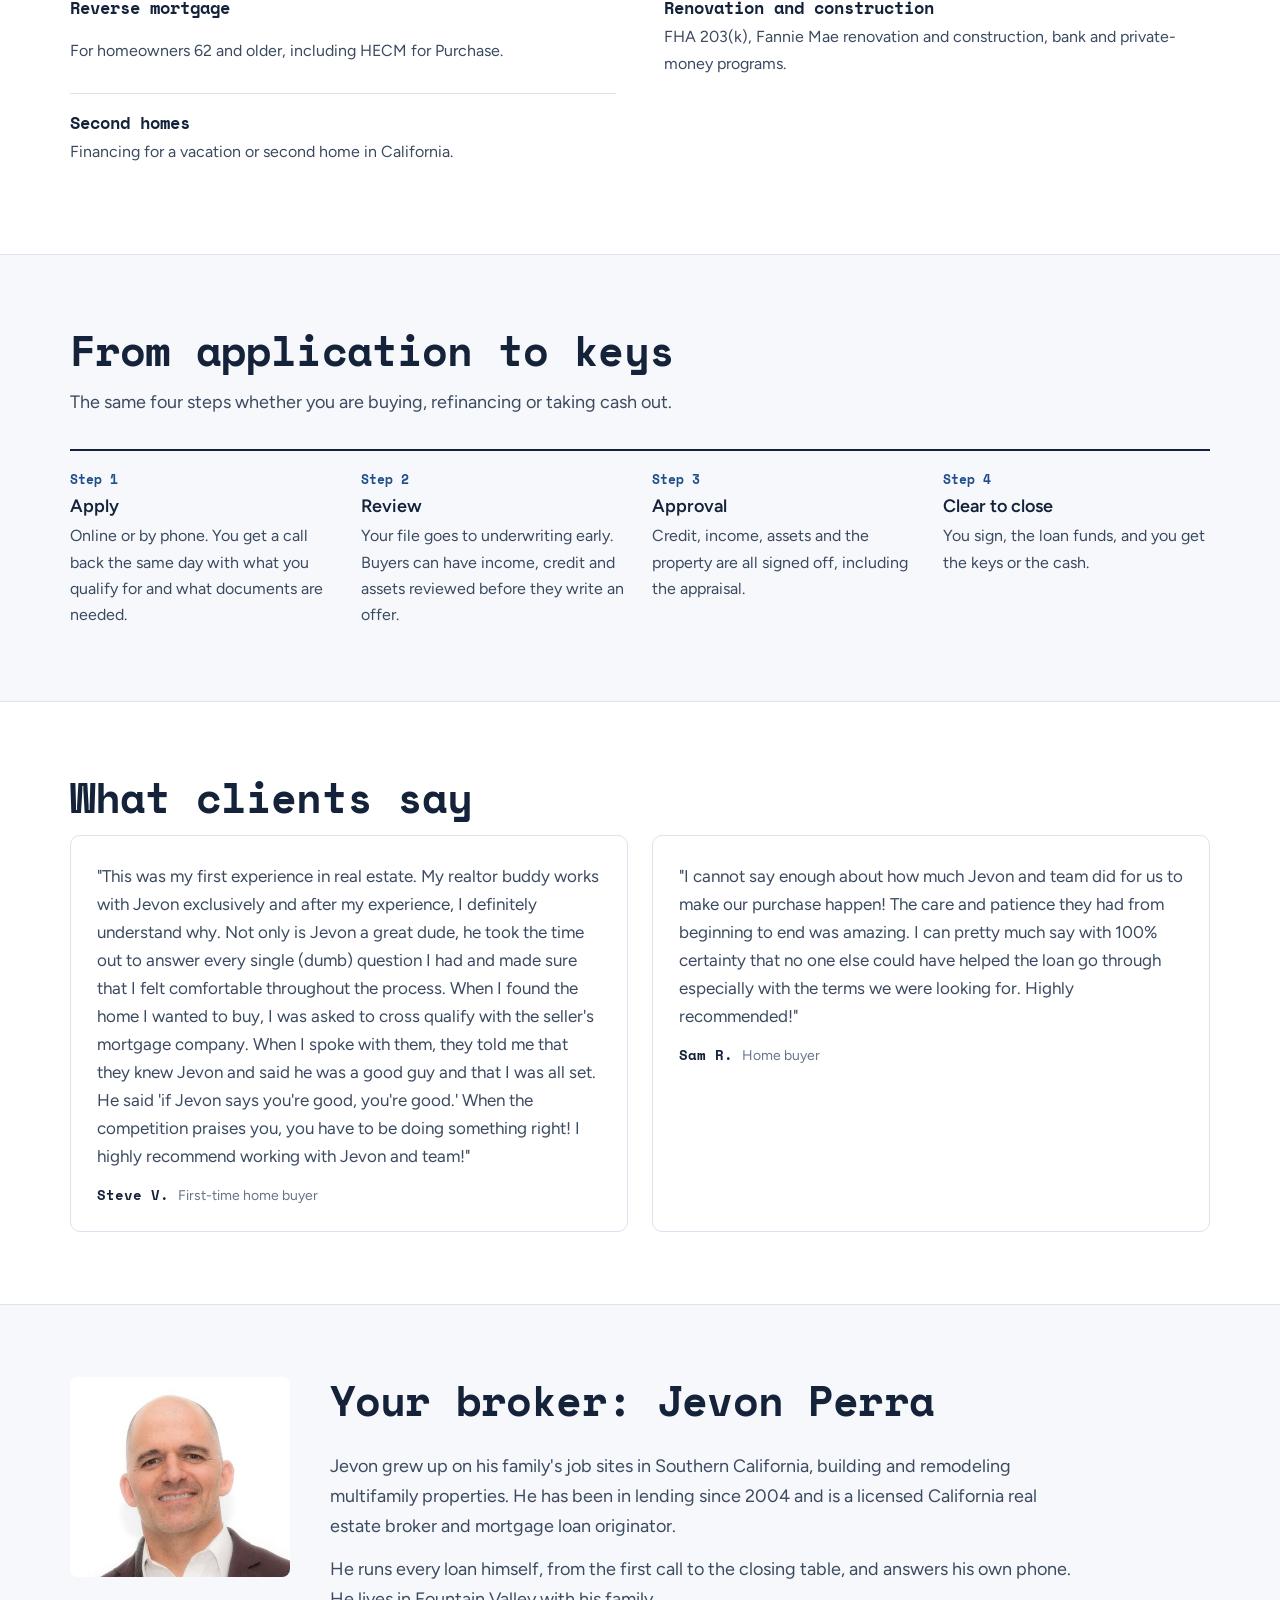
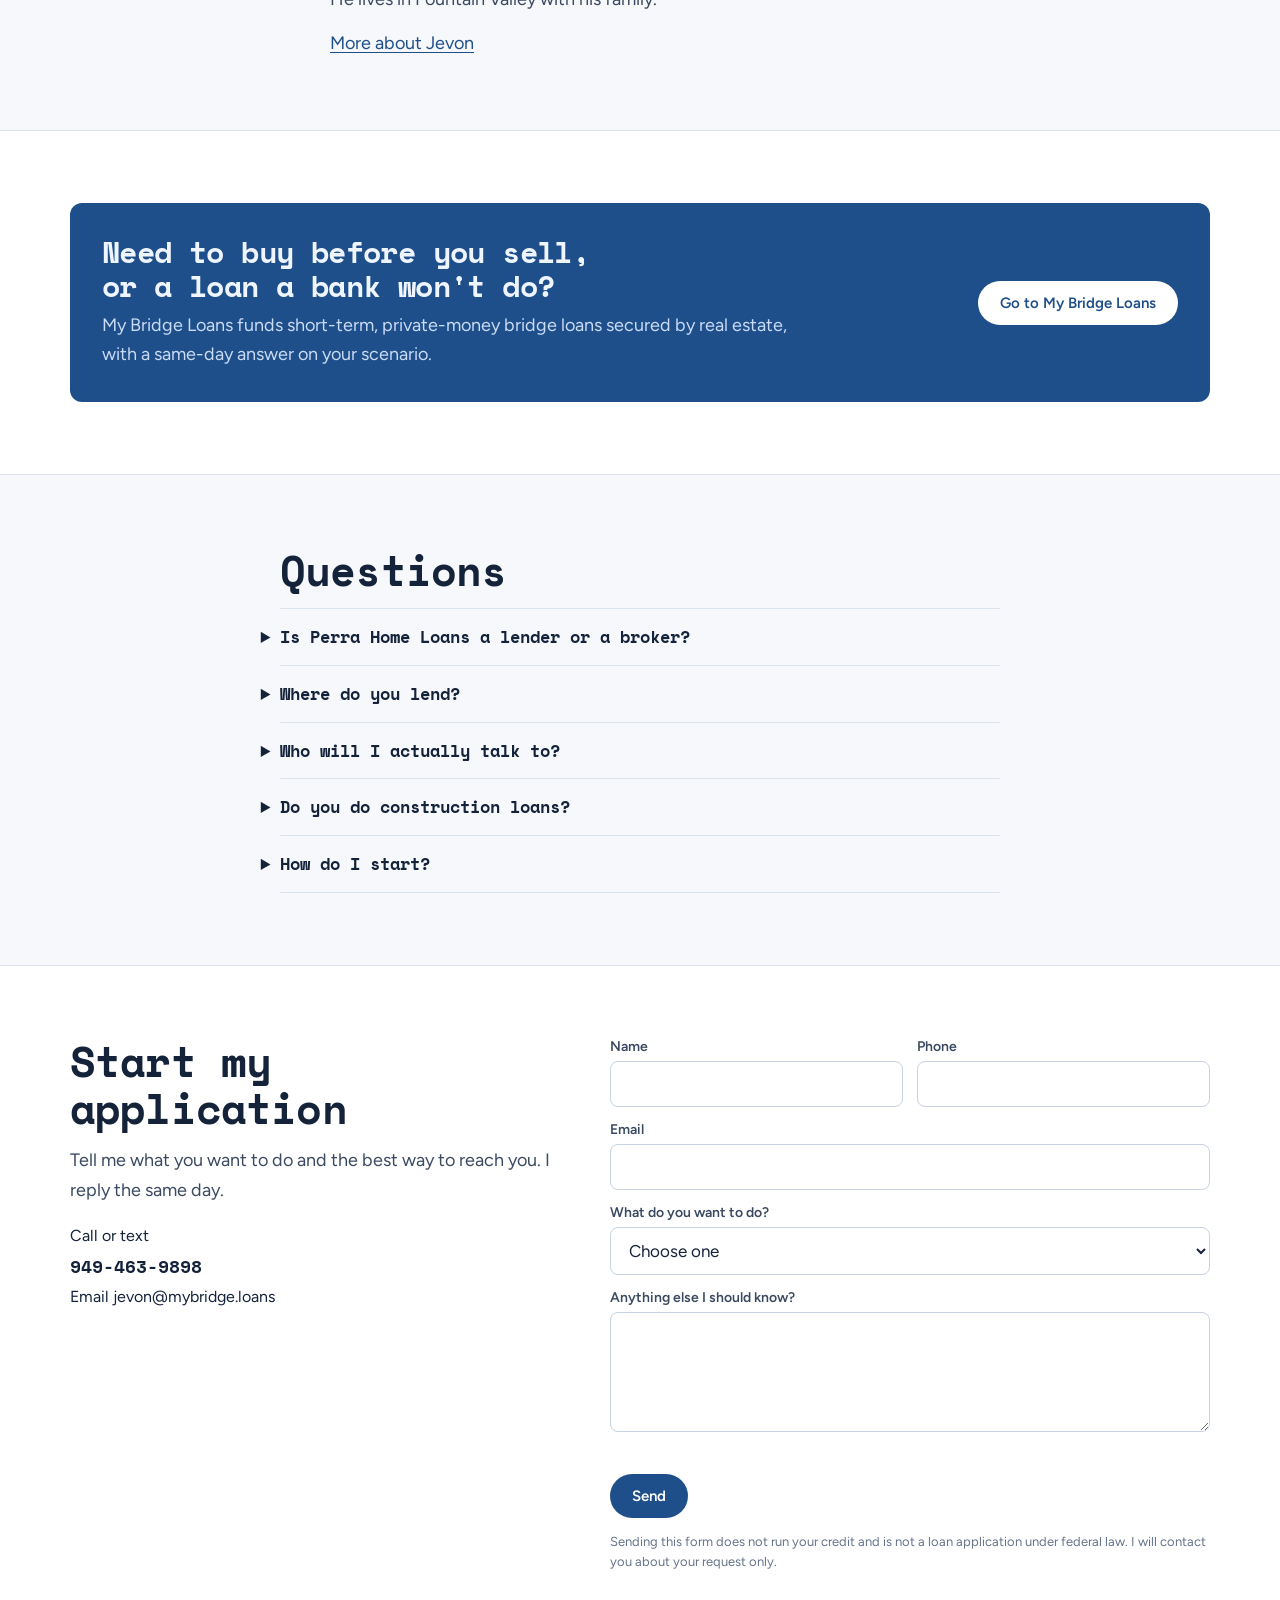
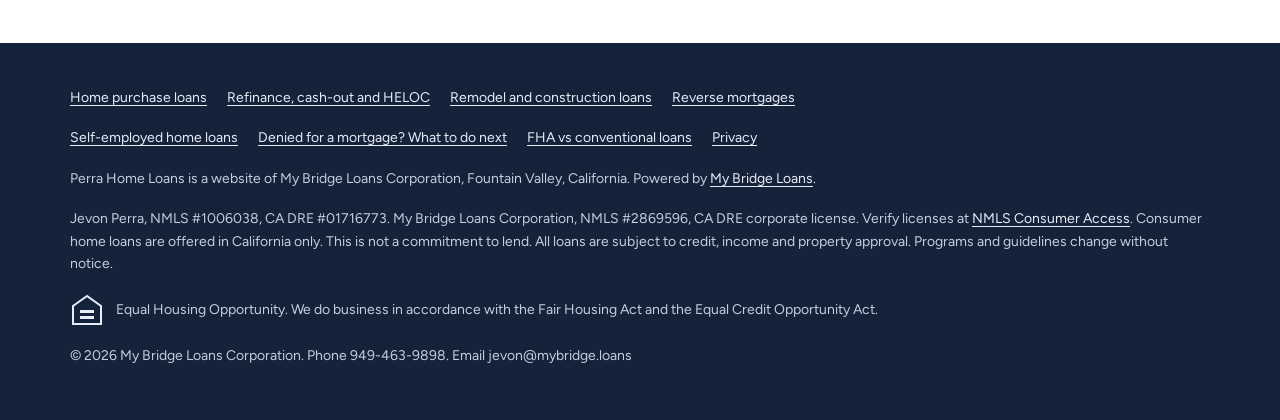
==== commit 34b22741: "Add construction and renovation loans Jevon brokers FHA 203(k), Fannie Mae renovation and constructi" ====
--- a/index.html
+++ b/index.html
@@ -30,7 +30,7 @@
   gtag('config', 'G-R00K8G8HHX', {anonymize_ip:true});
 </script>
 <script async src="https://www.googletagmanager.com/gtag/js?id=G-R00K8G8HHX"></script>
-<script type="application/ld+json">{"@context": "https://schema.org", "@graph": [{"@type": ["FinancialService", "LocalBusiness"], "@id": "https://perraloans.com/#org", "name": "Perra Home Loans", "url": "https://perraloans.com/", "parentOrganization": {"@type": "Organization", "name": "My Bridge Loans Corporation", "url": "https://mybridge.loans"}, "telephone": "+1-949-463-9898", "email": "jevon@mybridge.loans", "image": "https://perraloans.com/og.jpg", "address": {"@type": "PostalAddress", "addressLocality": "Fountain Valley", "addressRegion": "CA", "addressCountry": "US"}, "areaServed": {"@type": "State", "name": "California"}, "founder": {"@id": "https://perraloans.com/#jevon"}, "identifier": [{"@type": "PropertyValue", "propertyID": "NMLS", "value": "2869596"}], "knowsAbout": ["home purchase loans", "conventional loans", "FHA loans", "VA loans", "jumbo loans", "first-time home buyer loans", "bank statement loans", "refinance", "cash-out refinance", "HELOC", "reverse mortgage", "HECM"], "sameAs": ["https://mybridge.loans"]}, {"@type": "Person", "@id": "https://perraloans.com/#jevon", "name": "Jevon Perra", "jobTitle": "Mortgage broker", "image": "https://perraloans.com/img/jevon-headshot-720.jpg", "url": "https://jevonperra.com/", "worksFor": {"@id": "https://perraloans.com/#org"}, "identifier": [{"@type": "PropertyValue", "propertyID": "NMLS", "value": "1006038"}, {"@type": "PropertyValue", "propertyID": "CA DRE", "value": "01716773"}], "sameAs": ["https://jevonperra.com/", "https://mybridge.loans/about.html", "https://www.linkedin.com/in/jevonperra/", "https://www.youtube.com/@jevonperra"]}, {"@type": "WebSite", "@id": "https://perraloans.com/#site", "url": "https://perraloans.com/", "name": "Perra Home Loans", "publisher": {"@id": "https://perraloans.com/#org"}}, {"@type": "FAQPage", "@id": "https://perraloans.com/#faq", "mainEntity": [{"@type": "Question", "name": "Is Perra Home Loans a lender or a broker?", "acceptedAnswer": {"@type": "Answer", "text": "A mortgage broker. Jevon Perra shops your loan to wholesale lenders and picks the one that fits your situation, then runs the file himself from application to closing. Perra Home Loans is a website of My Bridge Loans Corporation."}}, {"@type": "Question", "name": "Where do you lend?", "acceptedAnswer": {"@type": "Answer", "text": "Consumer home loans, including purchase, refinance, HELOC and reverse mortgages, are offered in California only. Jevon is based in Fountain Valley in Orange County."}}, {"@type": "Question", "name": "Who will I actually talk to?", "acceptedAnswer": {"@type": "Answer", "text": "Jevon Perra, the licensed broker. There is no call center and no handoff to a processor you never meet."}}, {"@type": "Question", "name": "Do you do construction loans?", "acceptedAnswer": {"@type": "Answer", "text": "No. For a remodel, most homeowners use a HELOC or a cash-out refinance. Investors who need short-term financing on a property can look at bridge loans from My Bridge Loans."}}, {"@type": "Question", "name": "How do I start?", "acceptedAnswer": {"@type": "Answer", "text": "Call 949-463-9898 or send the form on this page. One conversation is enough to tell you which loan fits and what documents you will need."}}]}]}</script>
+<script type="application/ld+json">{"@context": "https://schema.org", "@graph": [{"@type": ["FinancialService", "LocalBusiness"], "@id": "https://perraloans.com/#org", "name": "Perra Home Loans", "url": "https://perraloans.com/", "parentOrganization": {"@type": "Organization", "name": "My Bridge Loans Corporation", "url": "https://mybridge.loans"}, "telephone": "+1-949-463-9898", "email": "jevon@mybridge.loans", "image": "https://perraloans.com/og.jpg", "address": {"@type": "PostalAddress", "addressLocality": "Fountain Valley", "addressRegion": "CA", "addressCountry": "US"}, "areaServed": {"@type": "State", "name": "California"}, "founder": {"@id": "https://perraloans.com/#jevon"}, "identifier": [{"@type": "PropertyValue", "propertyID": "NMLS", "value": "2869596"}], "knowsAbout": ["home purchase loans", "conventional loans", "FHA loans", "VA loans", "jumbo loans", "first-time home buyer loans", "bank statement loans", "construction loans", "renovation loans", "FHA 203(k)", "refinance", "cash-out refinance", "HELOC", "reverse mortgage", "HECM"], "sameAs": ["https://mybridge.loans"]}, {"@type": "Person", "@id": "https://perraloans.com/#jevon", "name": "Jevon Perra", "jobTitle": "Mortgage broker", "image": "https://perraloans.com/img/jevon-headshot-720.jpg", "url": "https://jevonperra.com/", "worksFor": {"@id": "https://perraloans.com/#org"}, "identifier": [{"@type": "PropertyValue", "propertyID": "NMLS", "value": "1006038"}, {"@type": "PropertyValue", "propertyID": "CA DRE", "value": "01716773"}], "sameAs": ["https://jevonperra.com/", "https://mybridge.loans/about.html", "https://www.linkedin.com/in/jevonperra/", "https://www.youtube.com/@jevonperra"]}, {"@type": "WebSite", "@id": "https://perraloans.com/#site", "url": "https://perraloans.com/", "name": "Perra Home Loans", "publisher": {"@id": "https://perraloans.com/#org"}}, {"@type": "FAQPage", "@id": "https://perraloans.com/#faq", "mainEntity": [{"@type": "Question", "name": "Is Perra Home Loans a lender or a broker?", "acceptedAnswer": {"@type": "Answer", "text": "A mortgage broker. Jevon Perra shops your loan to wholesale lenders and picks the one that fits your situation, then runs the file himself from application to closing. Perra Home Loans is a website of My Bridge Loans Corporation."}}, {"@type": "Question", "name": "Where do you lend?", "acceptedAnswer": {"@type": "Answer", "text": "Consumer home loans, including purchase, refinance, HELOC and reverse mortgages, are offered in California only. Jevon is based in Fountain Valley in Orange County."}}, {"@type": "Question", "name": "Who will I actually talk to?", "acceptedAnswer": {"@type": "Answer", "text": "Jevon Perra, the licensed broker. There is no call center and no handoff to a processor you never meet."}}, {"@type": "Question", "name": "Do you do construction loans?", "acceptedAnswer": {"@type": "Answer", "text": "Yes. As a broker, Jevon places construction and renovation loans with lenders that offer them, including FHA 203(k), Fannie Mae renovation and construction programs, bank portfolio programs, and private-money construction loans. Bring the plans and budget and he will match you with the lender that fits."}}, {"@type": "Question", "name": "How do I start?", "acceptedAnswer": {"@type": "Answer", "text": "Call 949-463-9898 or send the form on this page. One conversation is enough to tell you which loan fits and what documents you will need."}}]}]}</script>
 </head>
 <body>
 <header class="bar"><div class="wrap"><a class="brand" href="/">PERRA HOME LOANS</a><nav aria-label="Main"><a href="/home-purchase-loans.html">Buy</a><a href="/refinance-cash-out-heloc.html">Refinance</a><a href="/remodel-financing.html">Remodel</a><a href="/reverse-mortgage.html">Reverse</a><a href="/#contact">Contact</a></nav></div></header>
@@ -63,7 +63,7 @@
     <div class="kicker">What do you want your home loan to do?</div>
     <h2 class="sec-h" id="loans-h">Four ways to use a home loan</h2>
     <p class="sec-p">Each page explains how the loan works, who it fits, and the mistakes that cost people money.</p>
-    <div class="loans"><a class="loan" href="/remodel-financing.html"><span class="num">01</span><h3>Remodel</h3><p>Use the equity you already have to pay for a new kitchen, an addition or a full remodel.</p><span>How it works and what to watch for</span></a><a class="loan" href="/home-purchase-loans.html"><span class="num">02</span><h3>Purchase</h3><p>Conventional, FHA, VA, jumbo, first-time buyer and bank statement loans to buy a home.</p><span>How it works and what to watch for</span></a><a class="loan" href="/refinance-cash-out-heloc.html"><span class="num">03</span><h3>Refi. Cash-Out. HELOC.</h3><p>Lower the payment, change the term, take cash out, or open a line of credit.</p><span>How it works and what to watch for</span></a><a class="loan" href="/reverse-mortgage.html"><span class="num">04</span><h3>Reverse</h3><p>For homeowners 62 and older who want to stay home with no monthly mortgage payment.</p><span>How it works and what to watch for</span></a></div>
+    <div class="loans"><a class="loan" href="/remodel-financing.html"><span class="num">01</span><h3>Remodel</h3><p>Renovation and construction loans, or use the equity you already have to remodel.</p><span>How it works and what to watch for</span></a><a class="loan" href="/home-purchase-loans.html"><span class="num">02</span><h3>Purchase</h3><p>Conventional, FHA, VA, jumbo, first-time buyer and bank statement loans to buy a home.</p><span>How it works and what to watch for</span></a><a class="loan" href="/refinance-cash-out-heloc.html"><span class="num">03</span><h3>Refi. Cash-Out. HELOC.</h3><p>Lower the payment, change the term, take cash out, or open a line of credit.</p><span>How it works and what to watch for</span></a><a class="loan" href="/reverse-mortgage.html"><span class="num">04</span><h3>Reverse</h3><p>For homeowners 62 and older who want to stay home with no monthly mortgage payment.</p><span>How it works and what to watch for</span></a></div>
   </div>
 </section>
 
@@ -71,7 +71,7 @@
   <div class="wrap">
     <h2 class="sec-h" id="prog-h">Loan programs</h2>
     <p class="sec-p">As a broker, Jevon compares wholesale lenders for your file instead of fitting you into one bank's menu.</p>
-    <div class="programs"><div class="prog"><b>Conventional</b><span>Purchase or refinance with standard documentation.</span></div><div class="prog"><b>FHA</b><span>Flexible credit guidelines, popular with first-time buyers.</span></div><div class="prog"><b>VA</b><span>For eligible veterans, service members and surviving spouses.</span></div><div class="prog"><b>Jumbo</b><span>Loan amounts above conventional limits.</span></div><div class="prog"><b>First-time buyer</b><span>Programs and down payment assistance for first homes.</span></div><div class="prog"><b>Bank statement (non-QM)</b><span>For self-employed borrowers whose tax returns understate income.</span></div><div class="prog"><b>Cash-out refinance</b><span>Replace your mortgage with a larger one and take the difference.</span></div><div class="prog"><b>HELOC</b><span>A line of credit behind your current mortgage.</span></div><div class="prog"><b>Reverse mortgage</b><span>For homeowners 62 and older, including HECM for Purchase.</span></div><div class="prog"><b>Second homes</b><span>Financing for a vacation or second home in California.</span></div></div>
+    <div class="programs"><div class="prog"><b>Conventional</b><span>Purchase or refinance with standard documentation.</span></div><div class="prog"><b>FHA</b><span>Flexible credit guidelines, popular with first-time buyers.</span></div><div class="prog"><b>VA</b><span>For eligible veterans, service members and surviving spouses.</span></div><div class="prog"><b>Jumbo</b><span>Loan amounts above conventional limits.</span></div><div class="prog"><b>First-time buyer</b><span>Programs and down payment assistance for first homes.</span></div><div class="prog"><b>Bank statement (non-QM)</b><span>For self-employed borrowers whose tax returns understate income.</span></div><div class="prog"><b>Cash-out refinance</b><span>Replace your mortgage with a larger one and take the difference.</span></div><div class="prog"><b>HELOC</b><span>A line of credit behind your current mortgage.</span></div><div class="prog"><b>Reverse mortgage</b><span>For homeowners 62 and older, including HECM for Purchase.</span></div><div class="prog"><b>Renovation and construction</b><span>FHA 203(k), Fannie Mae renovation and construction, bank and private-money programs.</span></div><div class="prog"><b>Second homes</b><span>Financing for a vacation or second home in California.</span></div></div>
   </div>
 </section>
 
@@ -122,7 +122,7 @@
 <section class="block" aria-labelledby="faq-h">
   <div class="wrap narrow">
     <h2 class="sec-h" id="faq-h">Questions</h2>
-    <div class="faq"><details><summary>Is Perra Home Loans a lender or a broker?</summary><p>A mortgage broker. Jevon Perra shops your loan to wholesale lenders and picks the one that fits your situation, then runs the file himself from application to closing. Perra Home Loans is a website of My Bridge Loans Corporation.</p></details><details><summary>Where do you lend?</summary><p>Consumer home loans, including purchase, refinance, HELOC and reverse mortgages, are offered in California only. Jevon is based in Fountain Valley in Orange County.</p></details><details><summary>Who will I actually talk to?</summary><p>Jevon Perra, the licensed broker. There is no call center and no handoff to a processor you never meet.</p></details><details><summary>Do you do construction loans?</summary><p>No. For a remodel, most homeowners use a HELOC or a cash-out refinance. Investors who need short-term financing on a property can look at bridge loans from My Bridge Loans.</p></details><details><summary>How do I start?</summary><p>Call 949-463-9898 or send the form on this page. One conversation is enough to tell you which loan fits and what documents you will need.</p></details></div>
+    <div class="faq"><details><summary>Is Perra Home Loans a lender or a broker?</summary><p>A mortgage broker. Jevon Perra shops your loan to wholesale lenders and picks the one that fits your situation, then runs the file himself from application to closing. Perra Home Loans is a website of My Bridge Loans Corporation.</p></details><details><summary>Where do you lend?</summary><p>Consumer home loans, including purchase, refinance, HELOC and reverse mortgages, are offered in California only. Jevon is based in Fountain Valley in Orange County.</p></details><details><summary>Who will I actually talk to?</summary><p>Jevon Perra, the licensed broker. There is no call center and no handoff to a processor you never meet.</p></details><details><summary>Do you do construction loans?</summary><p>Yes. As a broker, Jevon places construction and renovation loans with lenders that offer them, including FHA 203(k), Fannie Mae renovation and construction programs, bank portfolio programs, and private-money construction loans. Bring the plans and budget and he will match you with the lender that fits.</p></details><details><summary>How do I start?</summary><p>Call 949-463-9898 or send the form on this page. One conversation is enough to tell you which loan fits and what documents you will need.</p></details></div>
   </div>
 </section>
 
@@ -152,7 +152,7 @@
 </main>
 <script src="/hero.js" defer></script>
 <footer class="foot"><div class="wrap">
-  <nav aria-label="Loans"><a href="/home-purchase-loans.html">Home purchase loans</a><a href="/refinance-cash-out-heloc.html">Refinance, cash-out and HELOC</a><a href="/remodel-financing.html">Paying for a remodel</a><a href="/reverse-mortgage.html">Reverse mortgages</a></nav>
+  <nav aria-label="Loans"><a href="/home-purchase-loans.html">Home purchase loans</a><a href="/refinance-cash-out-heloc.html">Refinance, cash-out and HELOC</a><a href="/remodel-financing.html">Remodel and construction loans</a><a href="/reverse-mortgage.html">Reverse mortgages</a></nav>
   <nav aria-label="Guides"><a href="/self-employed-home-loans.html">Self-employed home loans</a><a href="/mortgage-denied-what-next.html">Denied for a mortgage? What to do next</a><a href="/fha-vs-conventional.html">FHA vs conventional loans</a><a href="/privacy.html">Privacy</a></nav>
   <p>Perra Home Loans is a website of My Bridge Loans Corporation, Fountain Valley, California. Powered by <a href="https://mybridge.loans">My Bridge Loans</a>.</p>
   <p>Jevon Perra, NMLS #1006038, CA DRE #01716773. My Bridge Loans Corporation, NMLS #2869596, CA DRE corporate license. Verify licenses at <a href="https://www.nmlsconsumeraccess.org/">NMLS Consumer Access</a>. Consumer home loans are offered in California only. This is not a commitment to lend. All loans are subject to credit, income and property approval. Programs and guidelines change without notice.</p>
